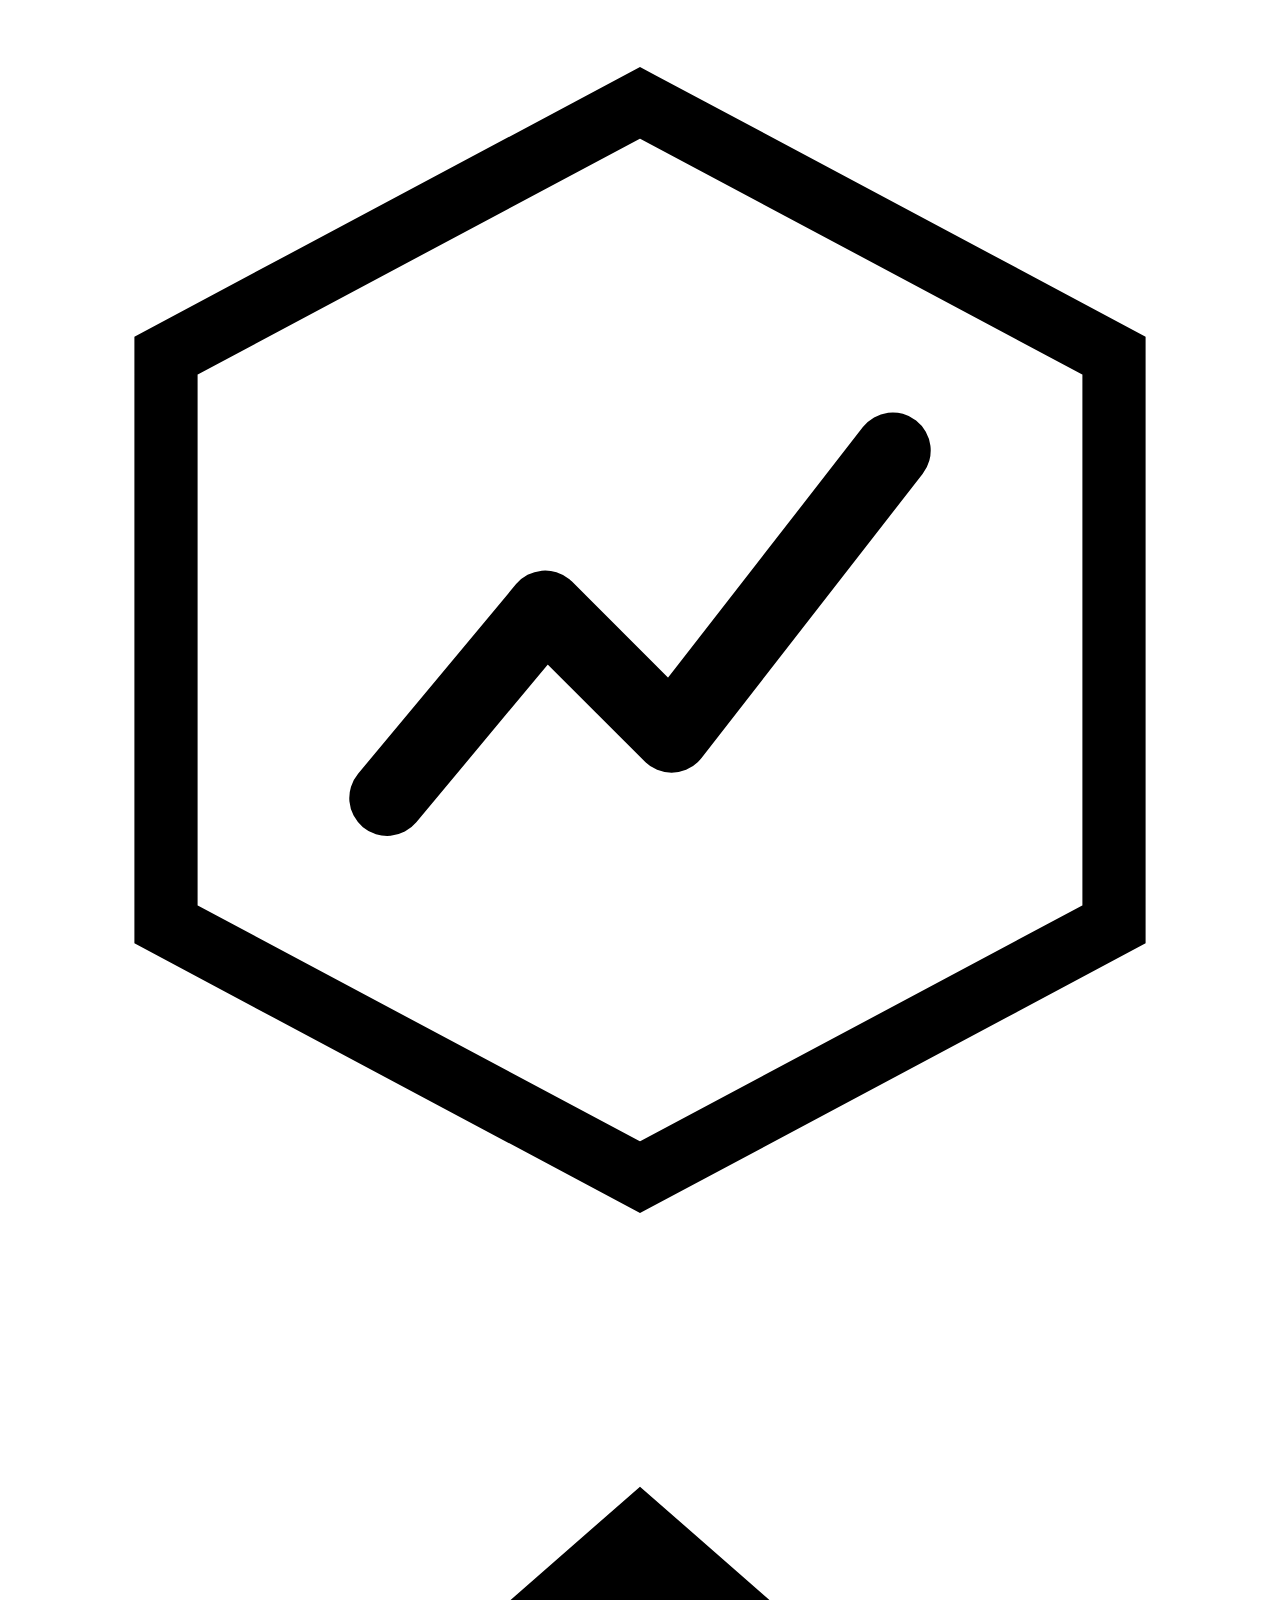
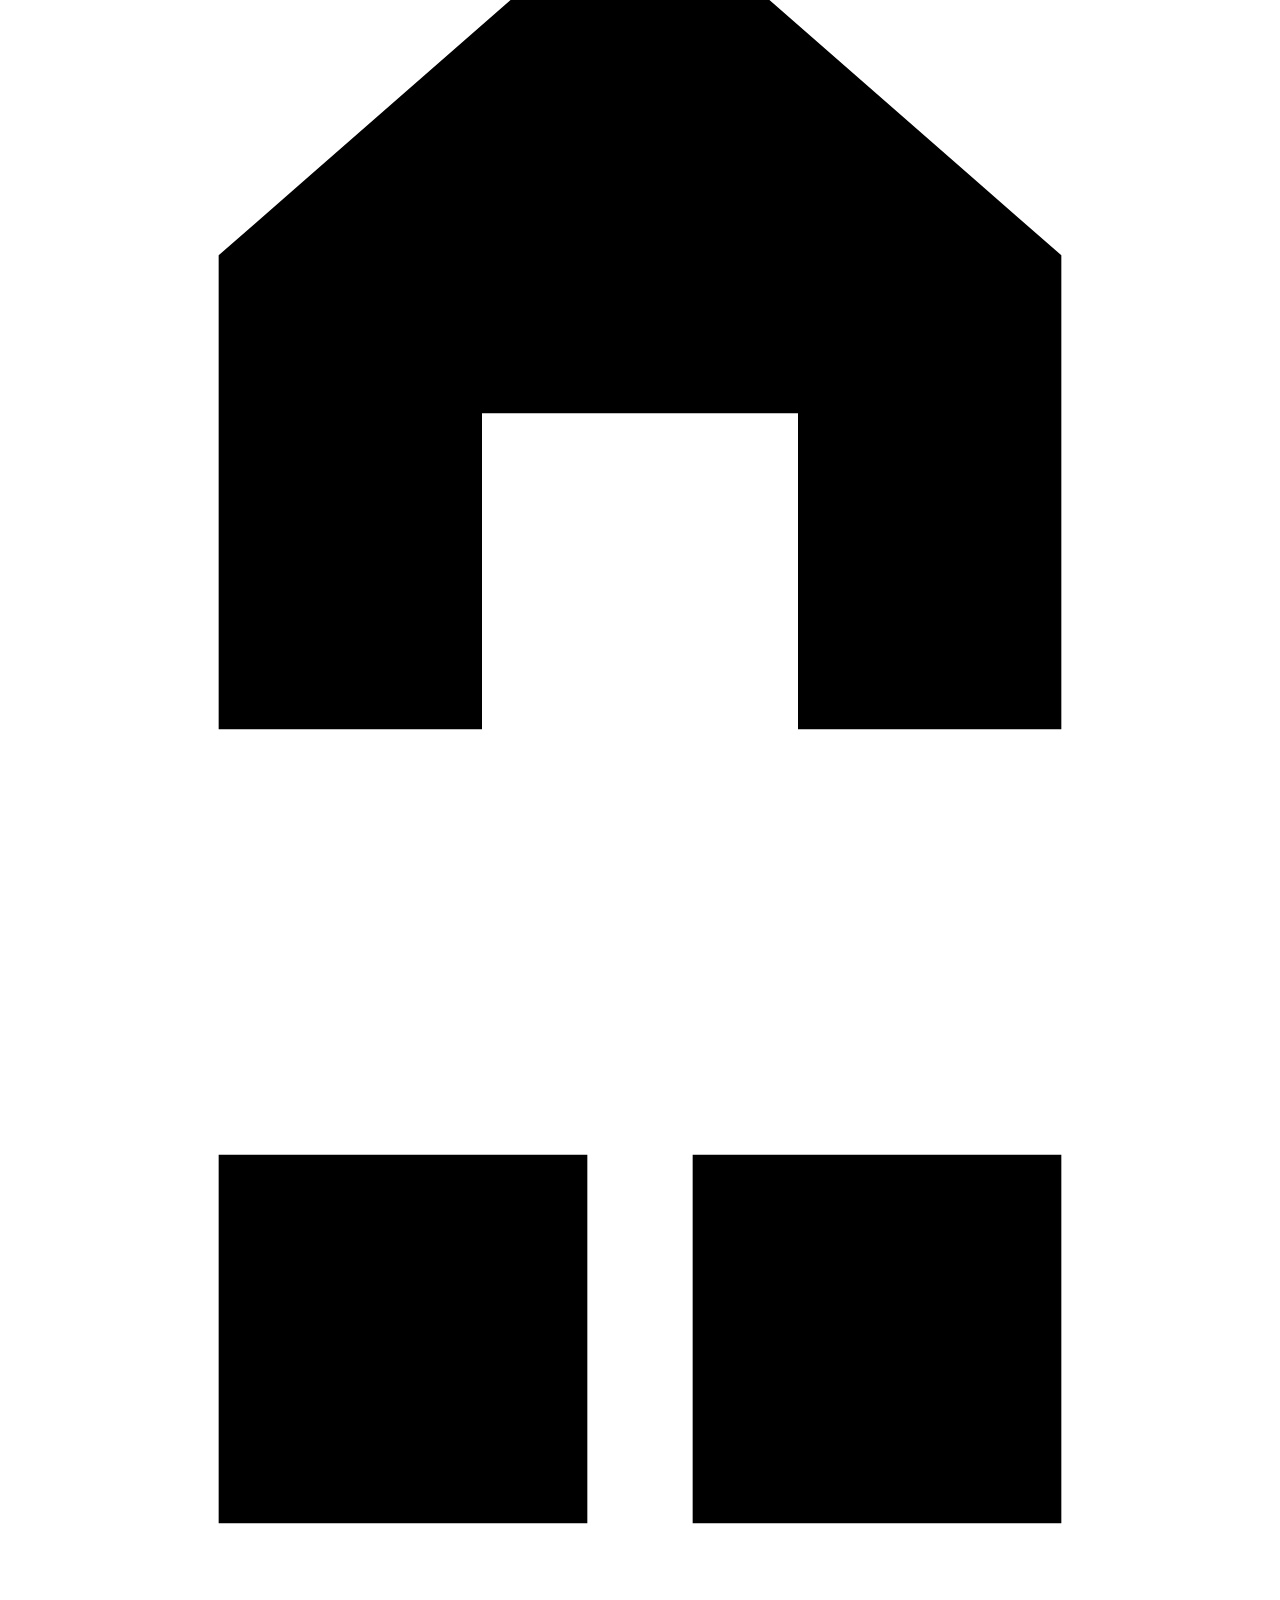
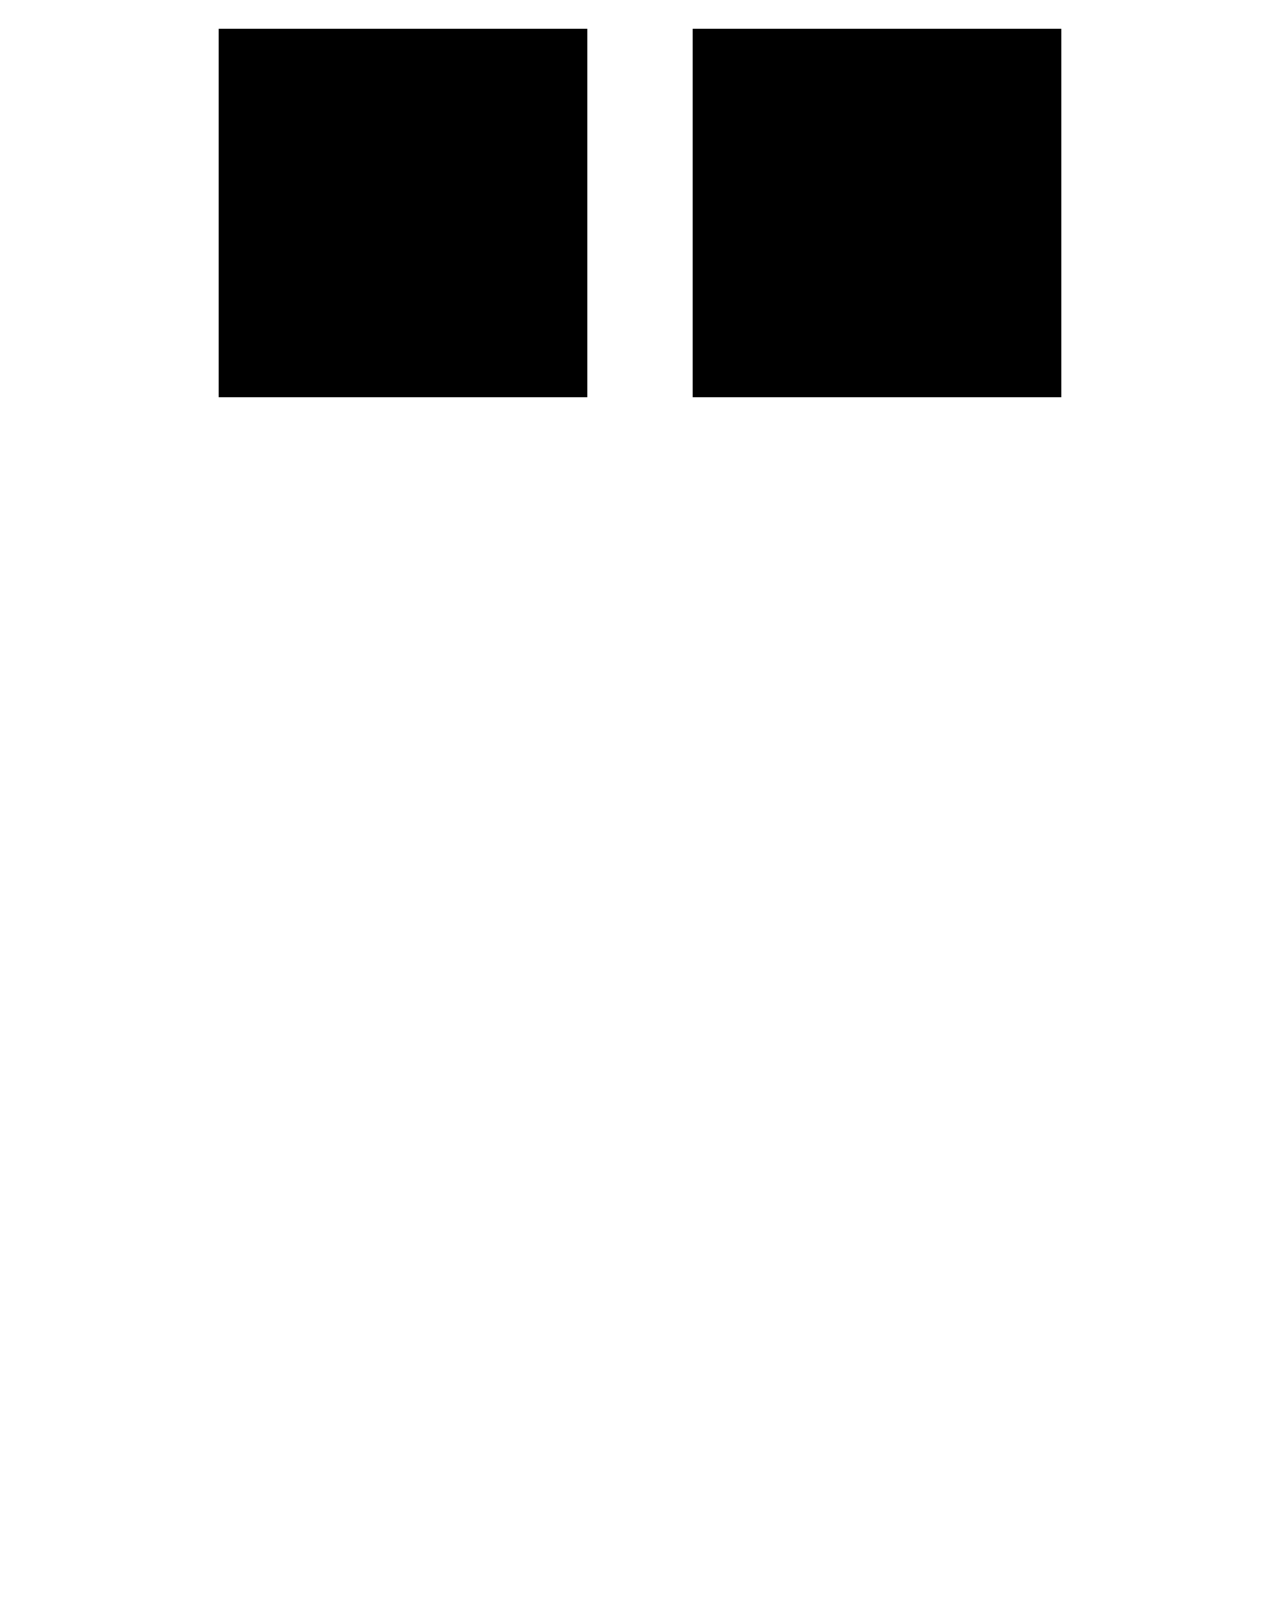
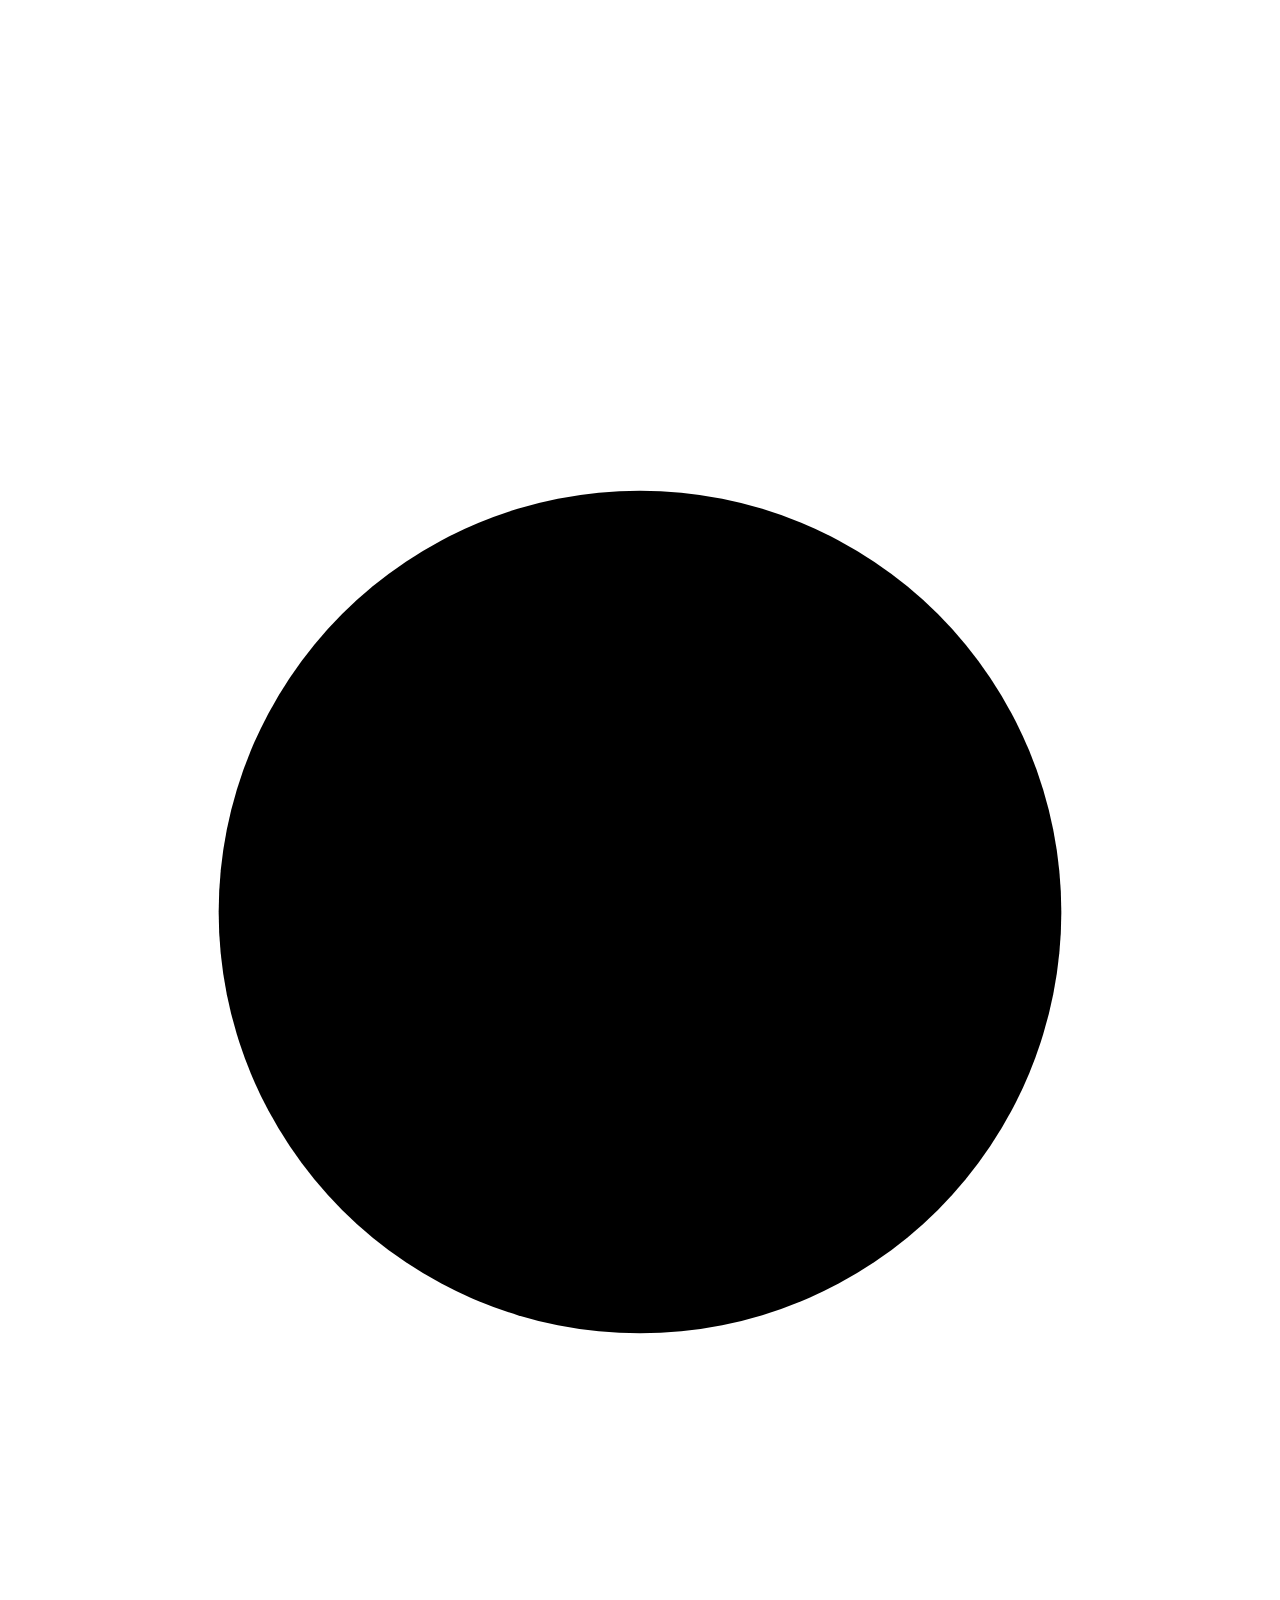
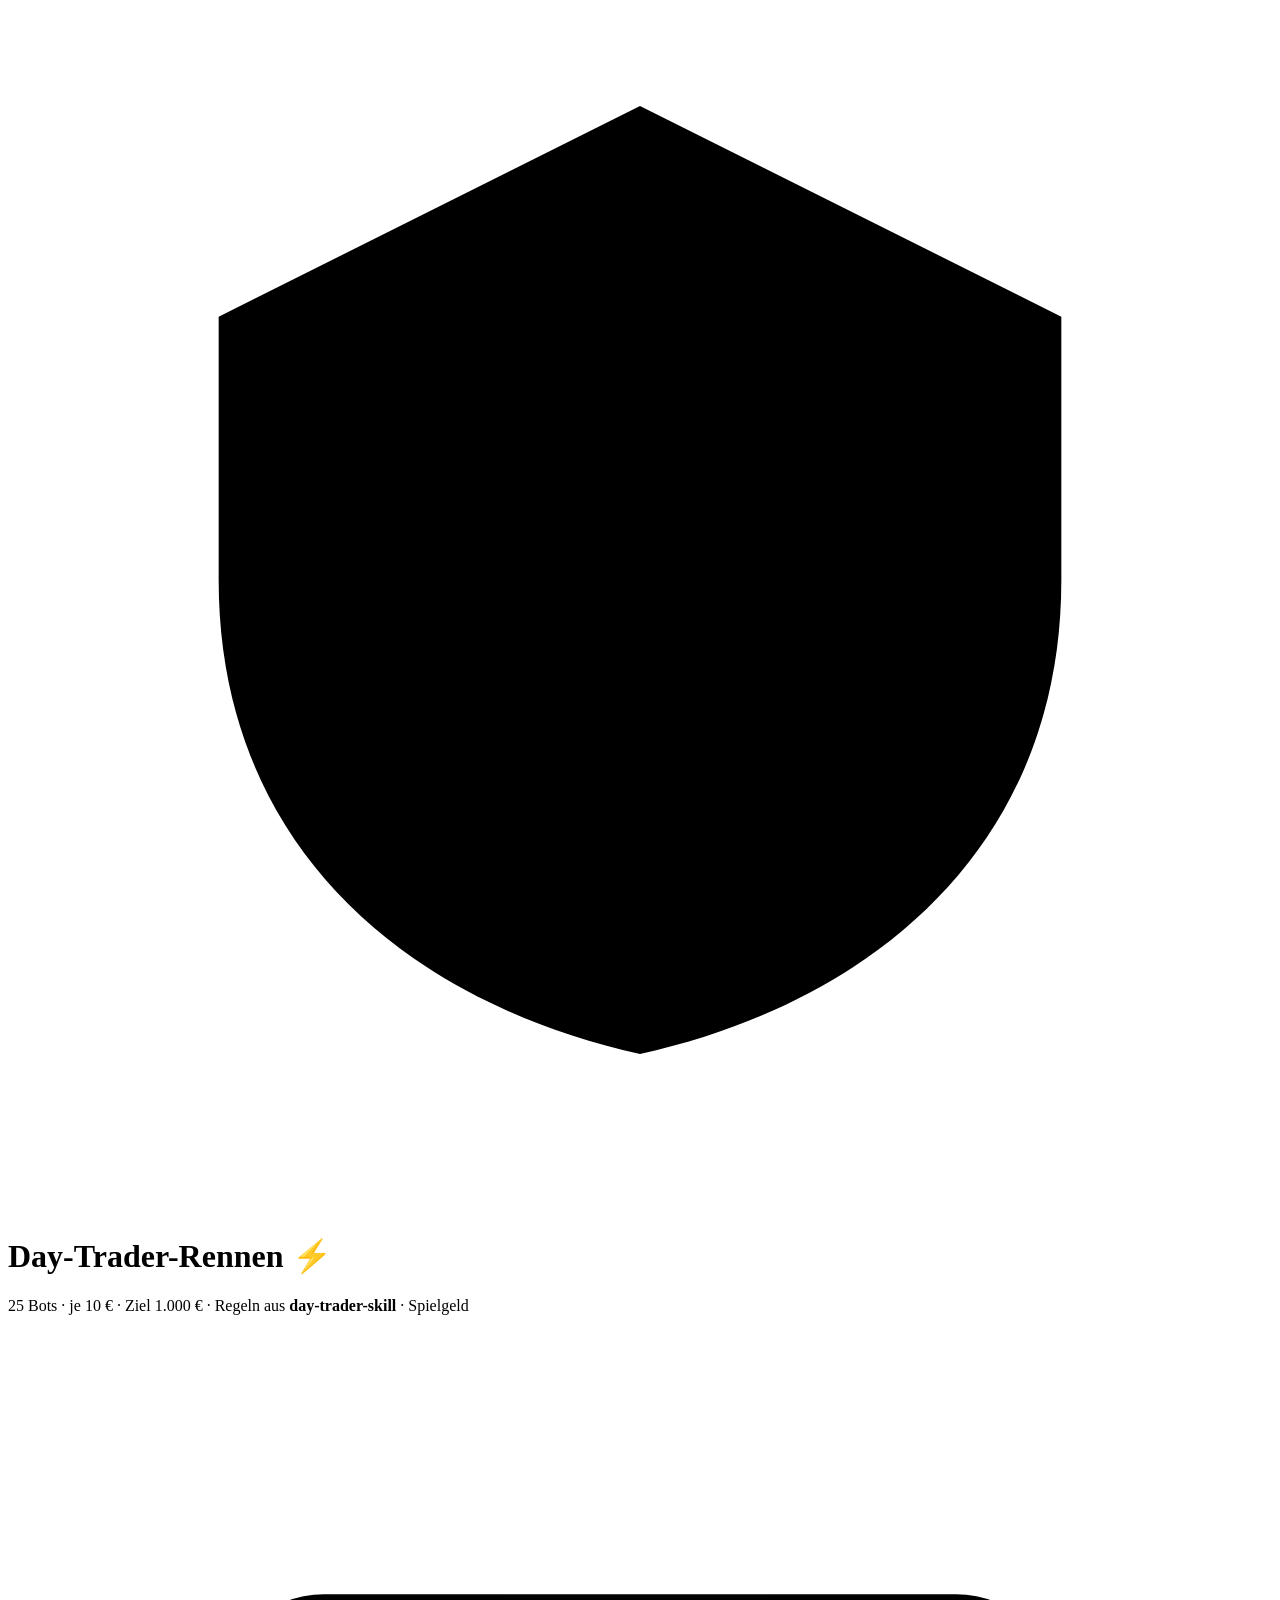
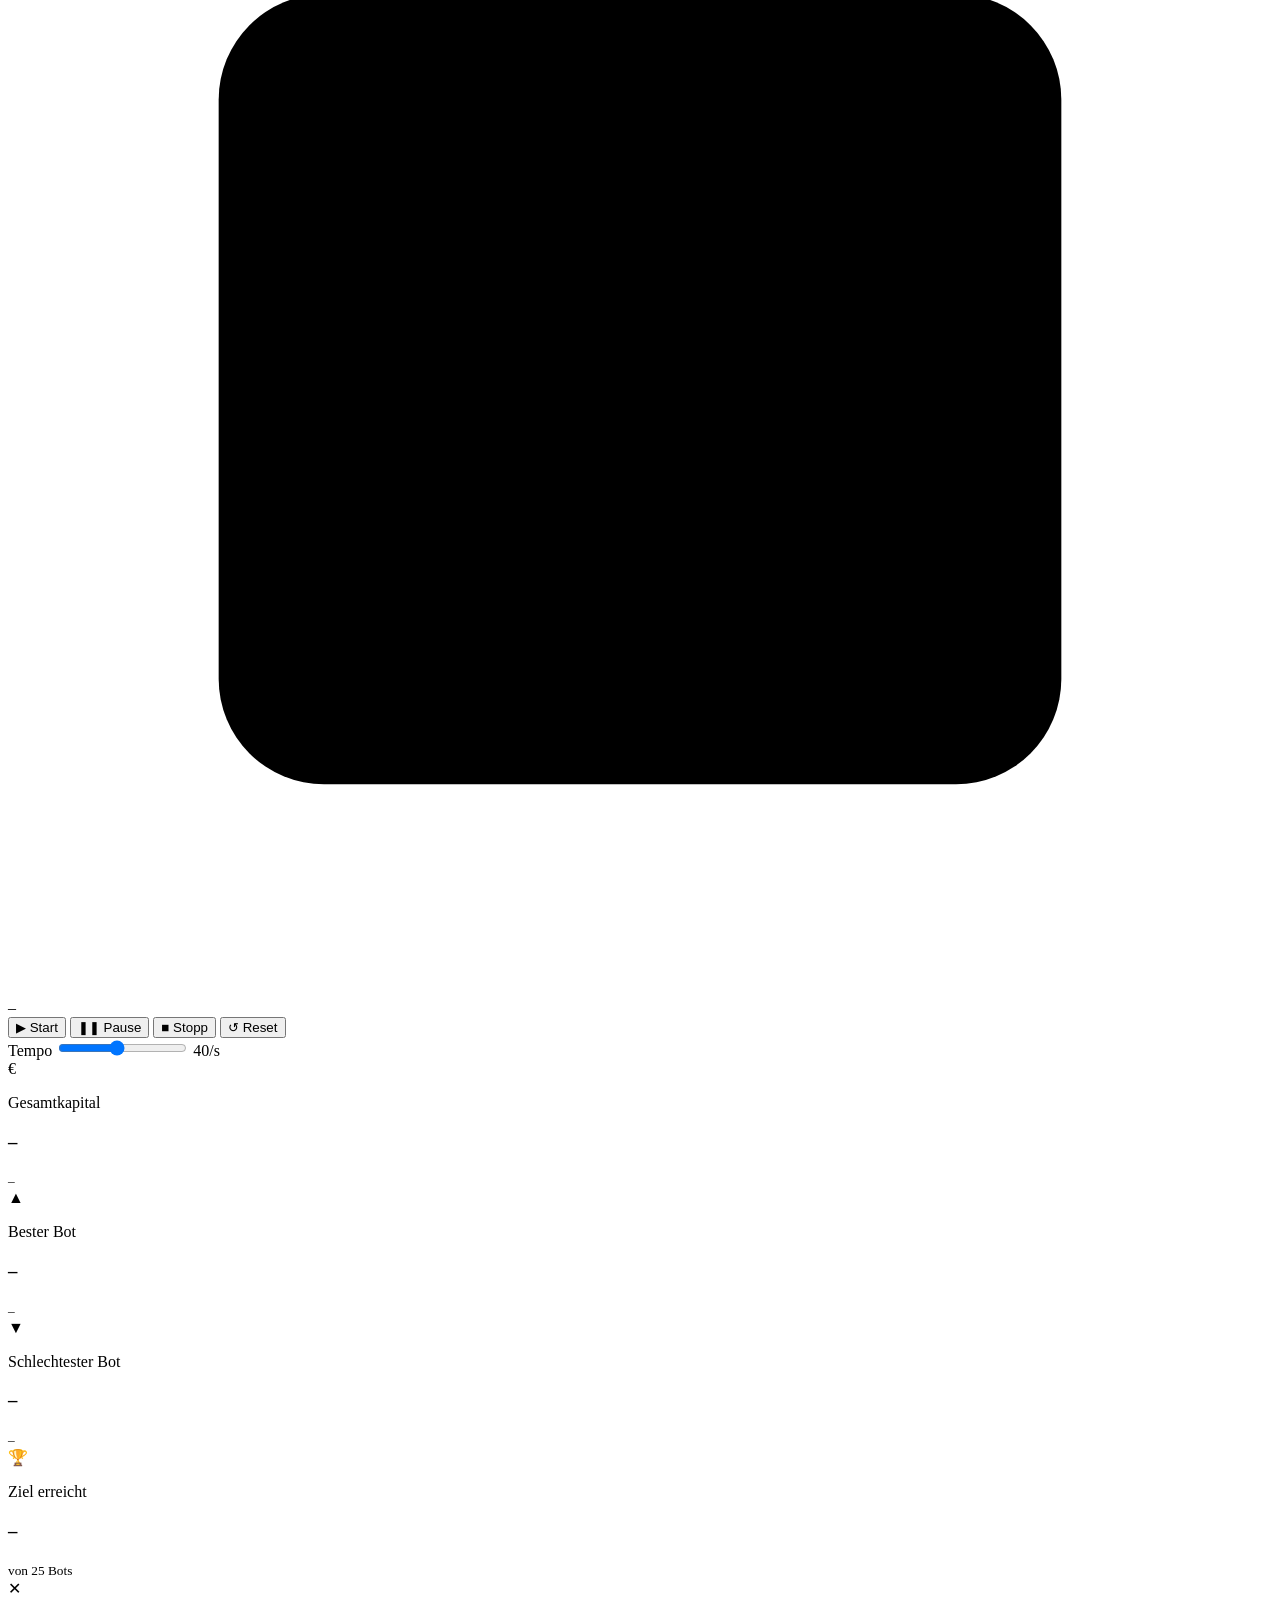
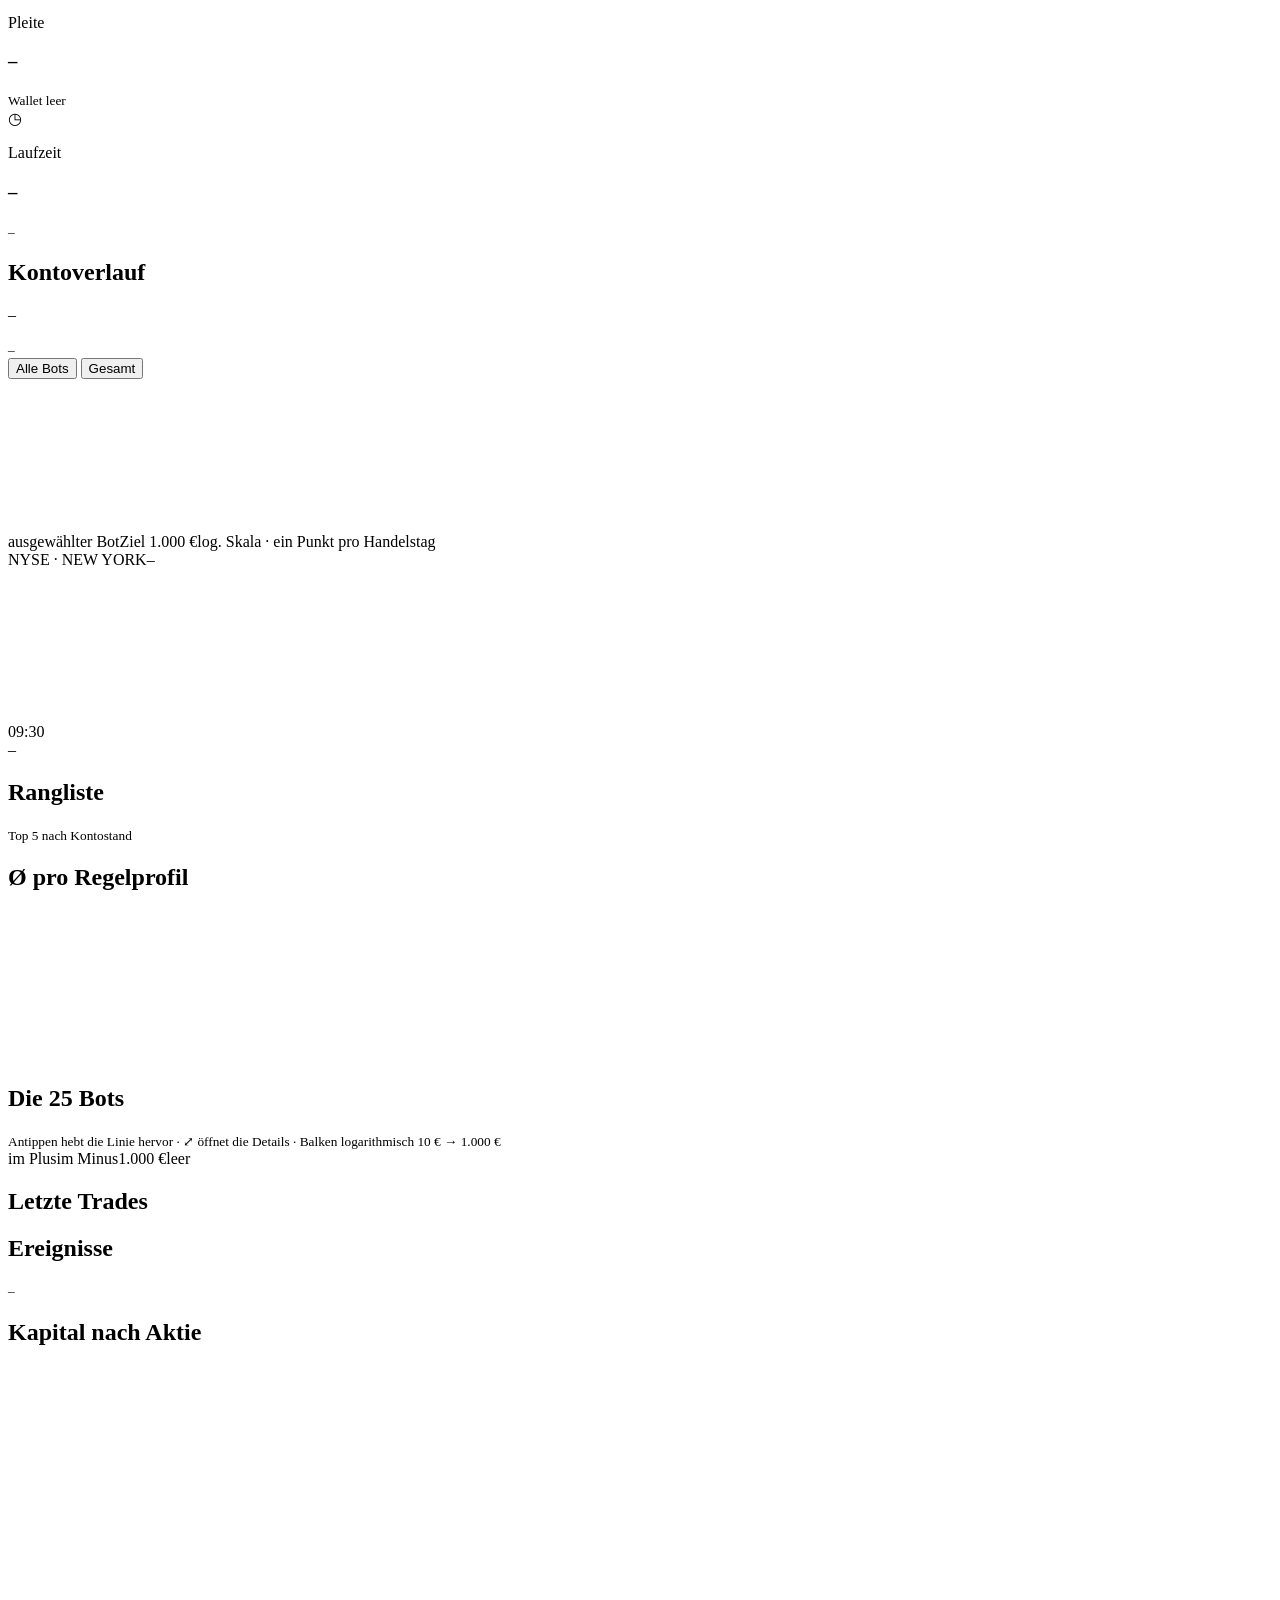
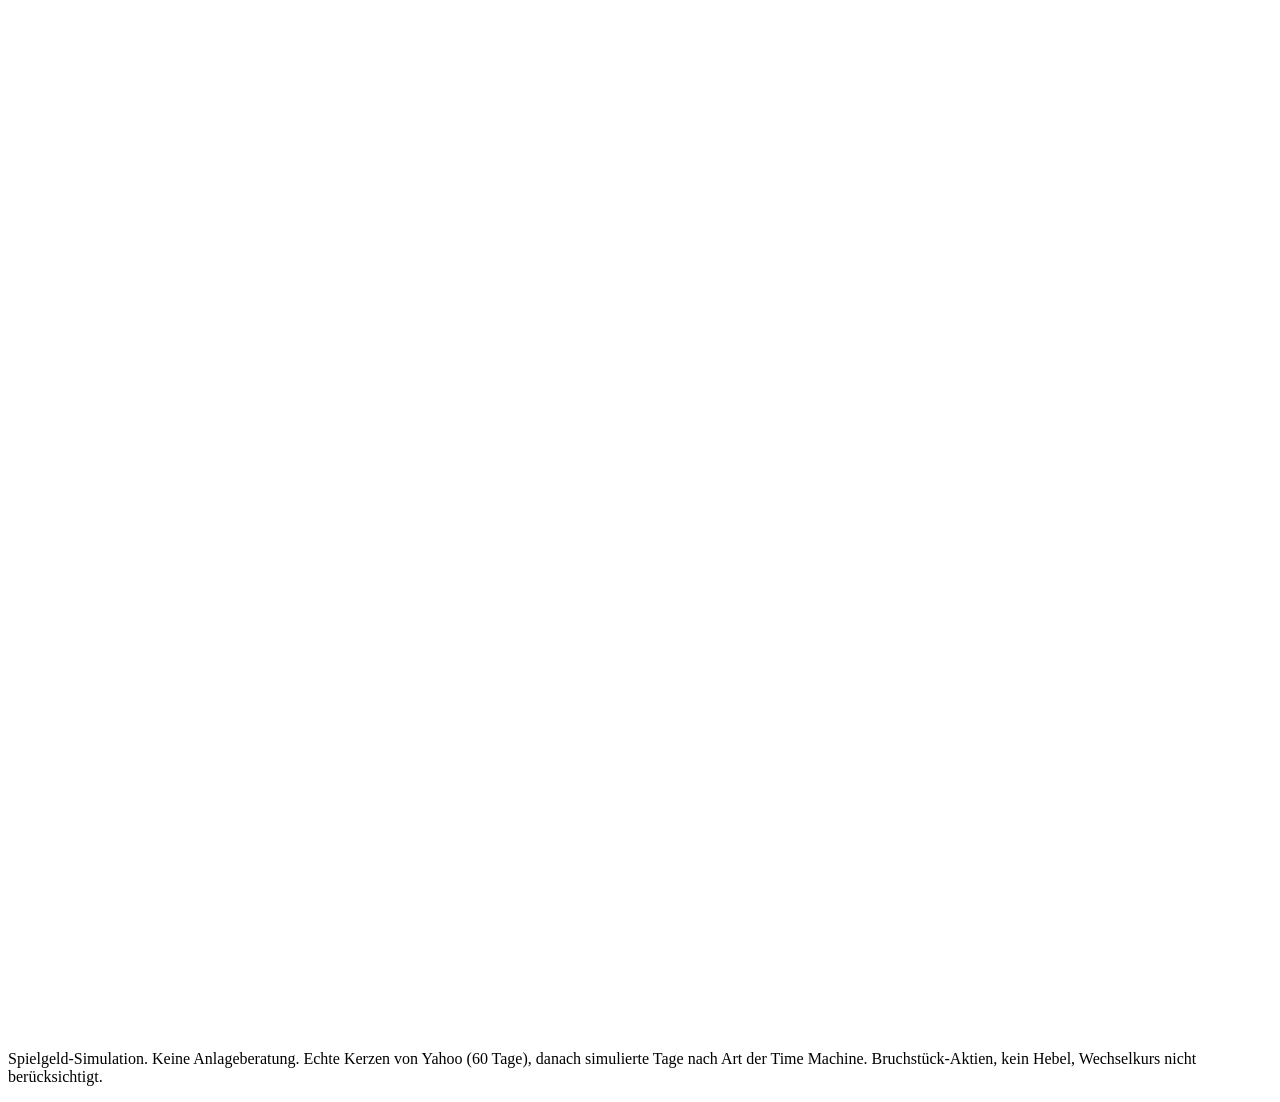
==== dashboard/static/index.html @ 96896716 "Day-Trader-Rennen: Web-Dashboard mit 25 Bots nach day-trader-skill - day-trader-skill (MIT, Commit 3" ====
<!doctype html>
<html lang="de">
<head>
<meta charset="utf-8">
<meta name="viewport" content="width=device-width, initial-scale=1, viewport-fit=cover">
<meta name="theme-color" content="#07070a">
<title>Day-Trader-Rennen</title>
<link rel="stylesheet" href="/static/app.css">
</head>
<body>
<div class="hintergrund" aria-hidden="true"></div>

<aside class="seitenleiste">
  <div class="logo" title="Day-Trader-Rennen">
    <svg viewBox="0 0 40 40" aria-hidden="true"><path d="M20 3 35 11v18L20 37 5 29V11z" fill="none" stroke="currentColor" stroke-width="2"/><path d="M12 25l5-6 4 4 7-9" fill="none" stroke="currentColor" stroke-width="2.4" stroke-linecap="round" stroke-linejoin="round"/></svg>
  </div>
  <nav>
    <a href="#oben" class="aktiv" title="Übersicht"><svg viewBox="0 0 24 24"><path d="M4 11l8-7 8 7v9h-5v-6H9v6H4z"/></svg></a>
    <a href="#bots" title="Bots"><svg viewBox="0 0 24 24"><path d="M4 4h7v7H4zM13 4h7v7h-7zM4 13h7v7H4zM13 13h7v7h-7z"/></svg></a>
    <a href="#trades" title="Trades"><svg viewBox="0 0 24 24"><path d="M5 20V10M10 20V4M15 20v-7M20 20V8"/></svg></a>
    <a href="#markt" title="Markt"><svg viewBox="0 0 24 24"><circle cx="12" cy="12" r="8"/><path d="M4 12h16M12 4c3 3 3 13 0 16M12 4c-3 3-3 13 0 16"/></svg></a>
  </nav>
  <a class="unten" href="https://github.com/Jakeschincariol/day-trader-skill" target="_blank" rel="noopener" title="Regeln: day-trader-skill"><svg viewBox="0 0 24 24"><path d="M12 3l8 4v5c0 5-3.5 8-8 9-4.5-1-8-4-8-9V7z"/></svg></a>
</aside>

<main id="oben">
  <header class="kopf">
    <div>
      <h1>Day-Trader-Rennen <span class="winken">⚡</span></h1>
      <p class="unterzeile">25 Bots · je 10 € · Ziel 1.000 € · Regeln aus <b>day-trader-skill</b> · Spielgeld</p>
    </div>
    <div class="kopf-rechts">
      <div class="pille" id="tag-pille" title="Handelstag">
        <svg viewBox="0 0 24 24"><rect x="4" y="5" width="16" height="15" rx="2"/><path d="M4 10h16M9 3v4M15 3v4"/></svg>
        <span id="tag-text">–</span>
      </div>
      <div class="steuerung">
        <button class="knopf gold" data-aktion="start" title="Alle starten">▶<span> Start</span></button>
        <button class="knopf" data-aktion="pause" title="Alle pausieren">❚❚<span> Pause</span></button>
        <button class="knopf" data-aktion="stop" title="Alle stoppen">■<span> Stopp</span></button>
        <button class="knopf" data-aktion="reset" title="Alle auf 10 € zurücksetzen">↺<span> Reset</span></button>
      </div>
      <label class="tempo" title="Geschwindigkeit: Kerzen pro Sekunde">
        <span>Tempo</span>
        <input type="range" id="tempo" min="0" max="100" value="45">
        <output id="tempo-wert">40/s</output>
      </label>
    </div>
  </header>

  <section class="kpis">
    <article class="kpi"><div class="kpi-icon">€</div><div><p>Gesamtkapital</p><h3 id="k-gesamt">–</h3><small id="k-gesamt-d">–</small></div></article>
    <article class="kpi"><div class="kpi-icon">▲</div><div><p>Bester Bot</p><h3 id="k-bester">–</h3><small id="k-bester-d">–</small></div></article>
    <article class="kpi"><div class="kpi-icon">▼</div><div><p>Schlechtester Bot</p><h3 id="k-schlecht">–</h3><small id="k-schlecht-d">–</small></div></article>
    <article class="kpi"><div class="kpi-icon">🏆</div><div><p>Ziel erreicht</p><h3 id="k-ziel">–</h3><small>von 25 Bots</small></div></article>
    <article class="kpi"><div class="kpi-icon">✕</div><div><p>Pleite</p><h3 id="k-pleite">–</h3><small>Wallet leer</small></div></article>
    <article class="kpi"><div class="kpi-icon">◷</div><div><p>Laufzeit</p><h3 id="k-zeit">–</h3><small id="k-offen">–</small></div></article>
  </section>

  <section class="reihe2">
    <article class="karte verlauf">
      <div class="karten-kopf">
        <div><h2>Kontoverlauf</h2><p class="gross" id="v-wert">–</p><small id="v-sub">–</small></div>
        <div class="tabs" id="v-tabs">
          <button data-ansicht="alle" class="an">Alle Bots</button>
          <button data-ansicht="gesamt">Gesamt</button>
        </div>
      </div>
      <svg id="chart-verlauf" class="chart" preserveAspectRatio="none"></svg>
      <div class="legende"><span><i class="punkt gold"></i>ausgewählter Bot</span><span><i class="strich"></i>Ziel 1.000 €</span><span>log. Skala · ein Punkt pro Handelstag</span></div>
    </article>

    <article class="karte hud" id="markt">
      <i class="ecke lo"></i><i class="ecke ro"></i><i class="ecke lu"></i><i class="ecke ru"></i>
      <div class="hud-kopf"><span>NYSE · NEW YORK</span><span id="hud-quelle">–</span></div>
      <canvas id="globus" aria-label="Weltkugel mit New York Stock Exchange"></canvas>
      <div class="hud-uhr"><div id="hud-zeit">09:30</div><div id="hud-tag">–</div></div>
      <div class="hud-fuss" id="hud-fuss"></div>
    </article>

    <article class="karte rangliste">
      <div class="karten-kopf"><h2>Rangliste</h2><small>Top 5 nach Kontostand</small></div>
      <ol id="rangliste"></ol>
      <div class="karten-kopf klein"><h2>Ø pro Regelprofil</h2></div>
      <svg id="chart-profile" class="chart klein" preserveAspectRatio="none"></svg>
    </article>
  </section>

  <section class="karte bots" id="bots">
    <div class="karten-kopf">
      <div><h2>Die 25 Bots</h2><small>Antippen hebt die Linie hervor · ⤢ öffnet die Details · Balken logarithmisch 10 € → 1.000 €</small></div>
      <div class="farblegende"><span class="plus">im Plus</span><span class="minus">im Minus</span><span class="ziel">1.000 €</span><span class="leer">leer</span></div>
    </div>
    <div class="raster" id="raster"></div>
  </section>

  <section class="reihe4" id="trades">
    <article class="karte trades">
      <div class="karten-kopf"><h2>Letzte Trades</h2></div>
      <ul id="trade-liste"></ul>
    </article>
    <article class="karte log hud-rahmen">
      <i class="ecke lo"></i><i class="ecke ro"></i><i class="ecke lu"></i><i class="ecke ru"></i>
      <div class="karten-kopf"><h2>Ereignisse</h2><small id="log-zahl">–</small></div>
      <div id="log"></div>
    </article>
    <article class="karte donut-karte">
      <div class="karten-kopf"><h2>Kapital nach Aktie</h2></div>
      <div class="donut-wrap"><svg id="chart-donut" viewBox="0 0 200 200"></svg><ul id="donut-legende"></ul></div>
    </article>
  </section>

  <footer class="laufband">
    <div id="laufband"></div>
    <p>Spielgeld-Simulation. Keine Anlageberatung. Echte Kerzen von Yahoo (60 Tage), danach simulierte Tage nach Art der Time Machine. Bruchstück-Aktien, kein Hebel, Wechselkurs nicht berücksichtigt.</p>
  </footer>
</main>

<dialog id="detail">
  <div class="detail-kopf">
    <div><h2 id="d-titel">Bot</h2><p id="d-sub">–</p></div>
    <div class="detail-knoepfe"><button class="knopf gold" id="d-umschalten">❚❚ Pause</button><button class="knopf" id="d-zu" aria-label="Schließen">✕</button></div>
  </div>
  <div class="detail-zahlen" id="d-zahlen"></div>
  <div class="detail-charts">
    <div><h3 id="d-kerzen-titel">Heute</h3><svg id="d-kerzen" class="chart" preserveAspectRatio="none"></svg></div>
    <div><h3>Kontostand</h3><svg id="d-konto" class="chart" preserveAspectRatio="none"></svg></div>
  </div>
  <h3>Trade-Historie</h3>
  <div class="tabelle-wrap"><table><thead><tr><th>Tag</th><th>Zeit</th><th>Aktie</th><th>Menge</th><th>Einstieg</th><th>Ausstieg</th><th>Grund</th><th>R</th><th>Ergebnis</th></tr></thead><tbody id="d-trades"></tbody></table></div>
</dialog>

<div id="toast" role="status"></div>
<script src="/static/app.js"></script>
</body>
</html>
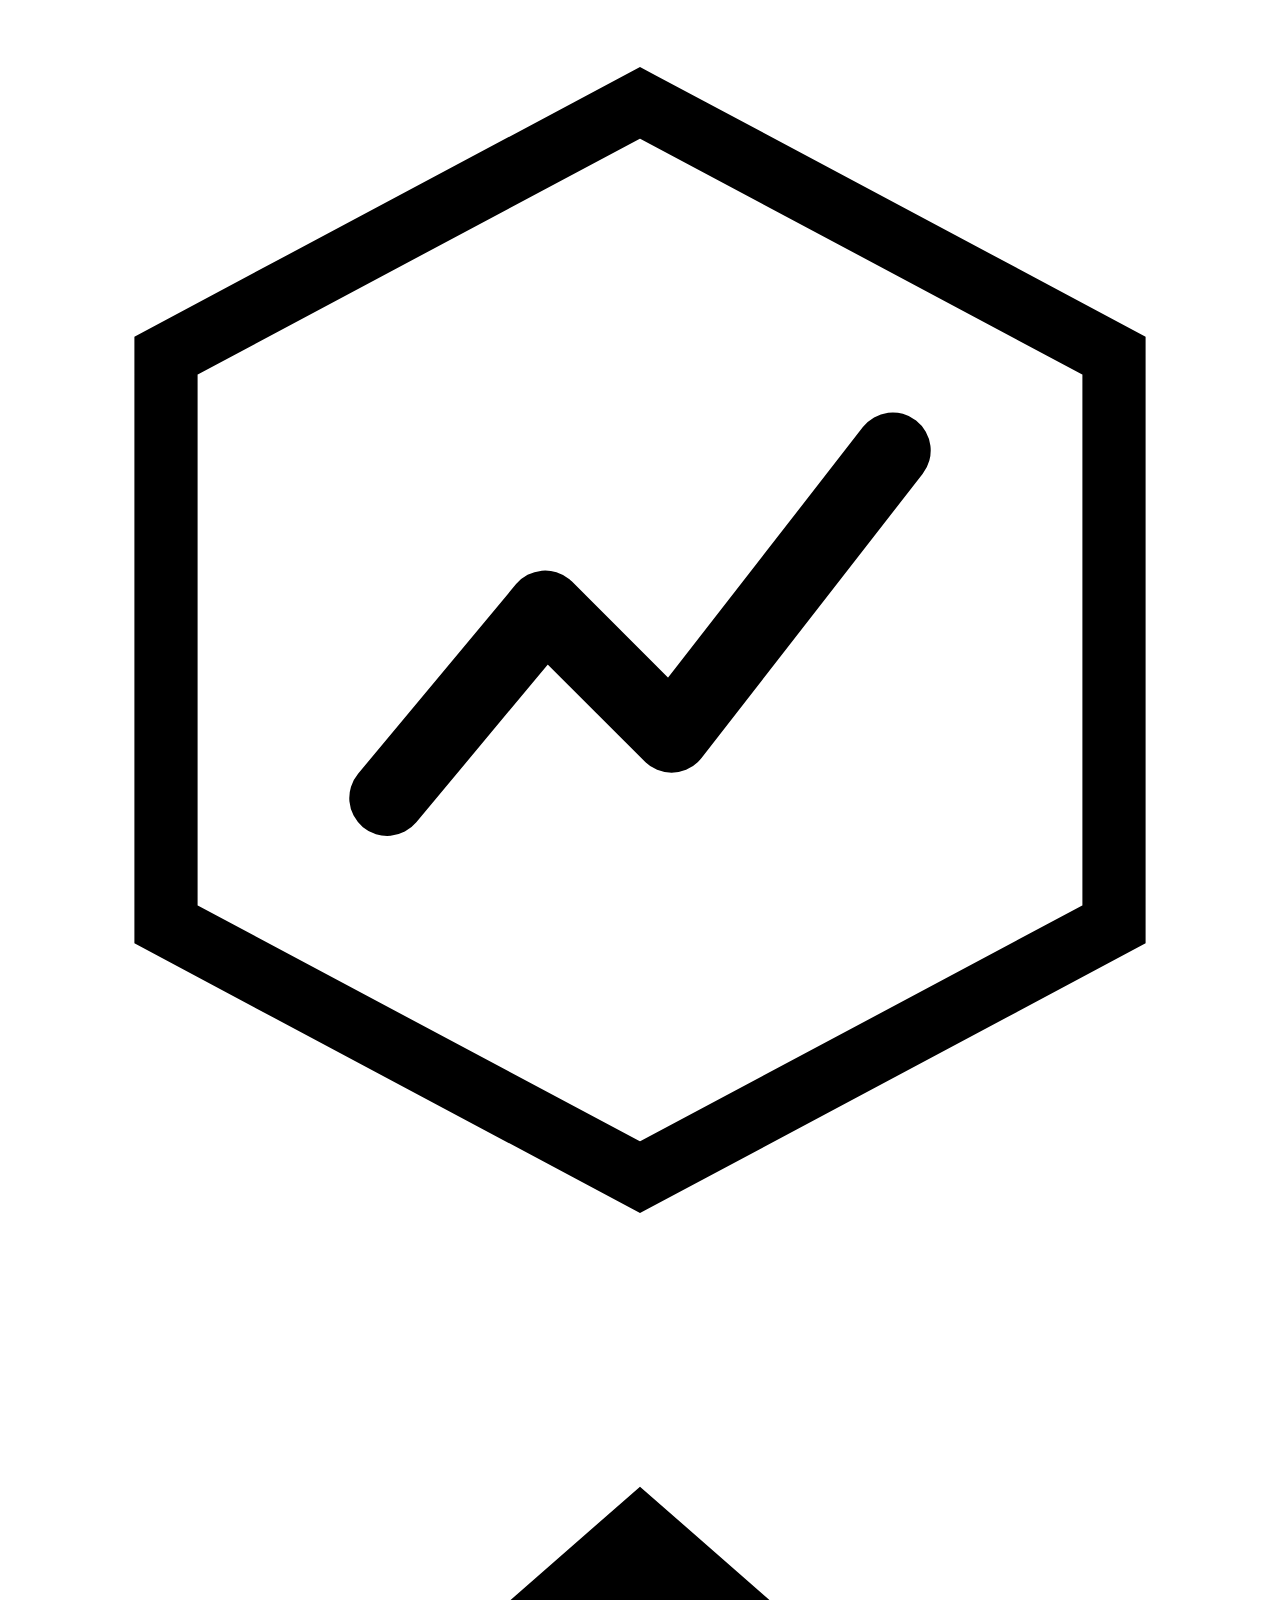
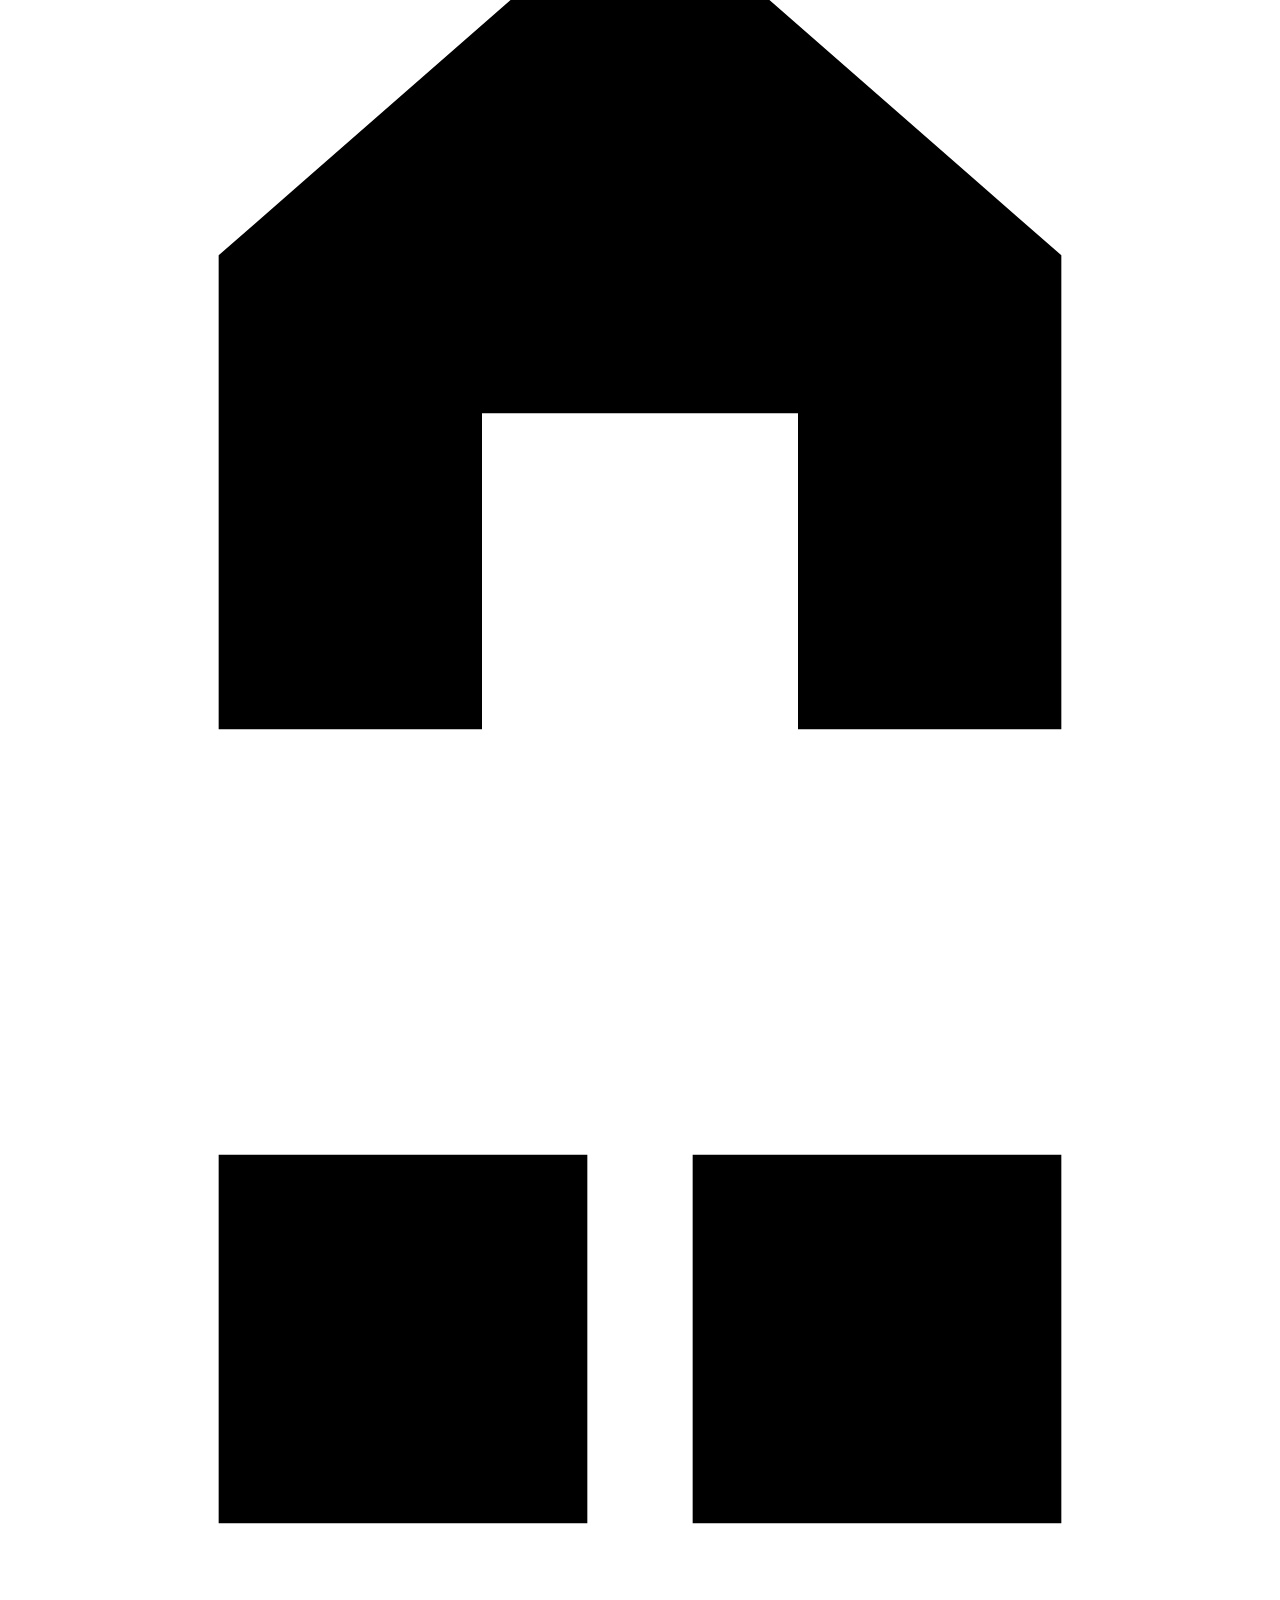
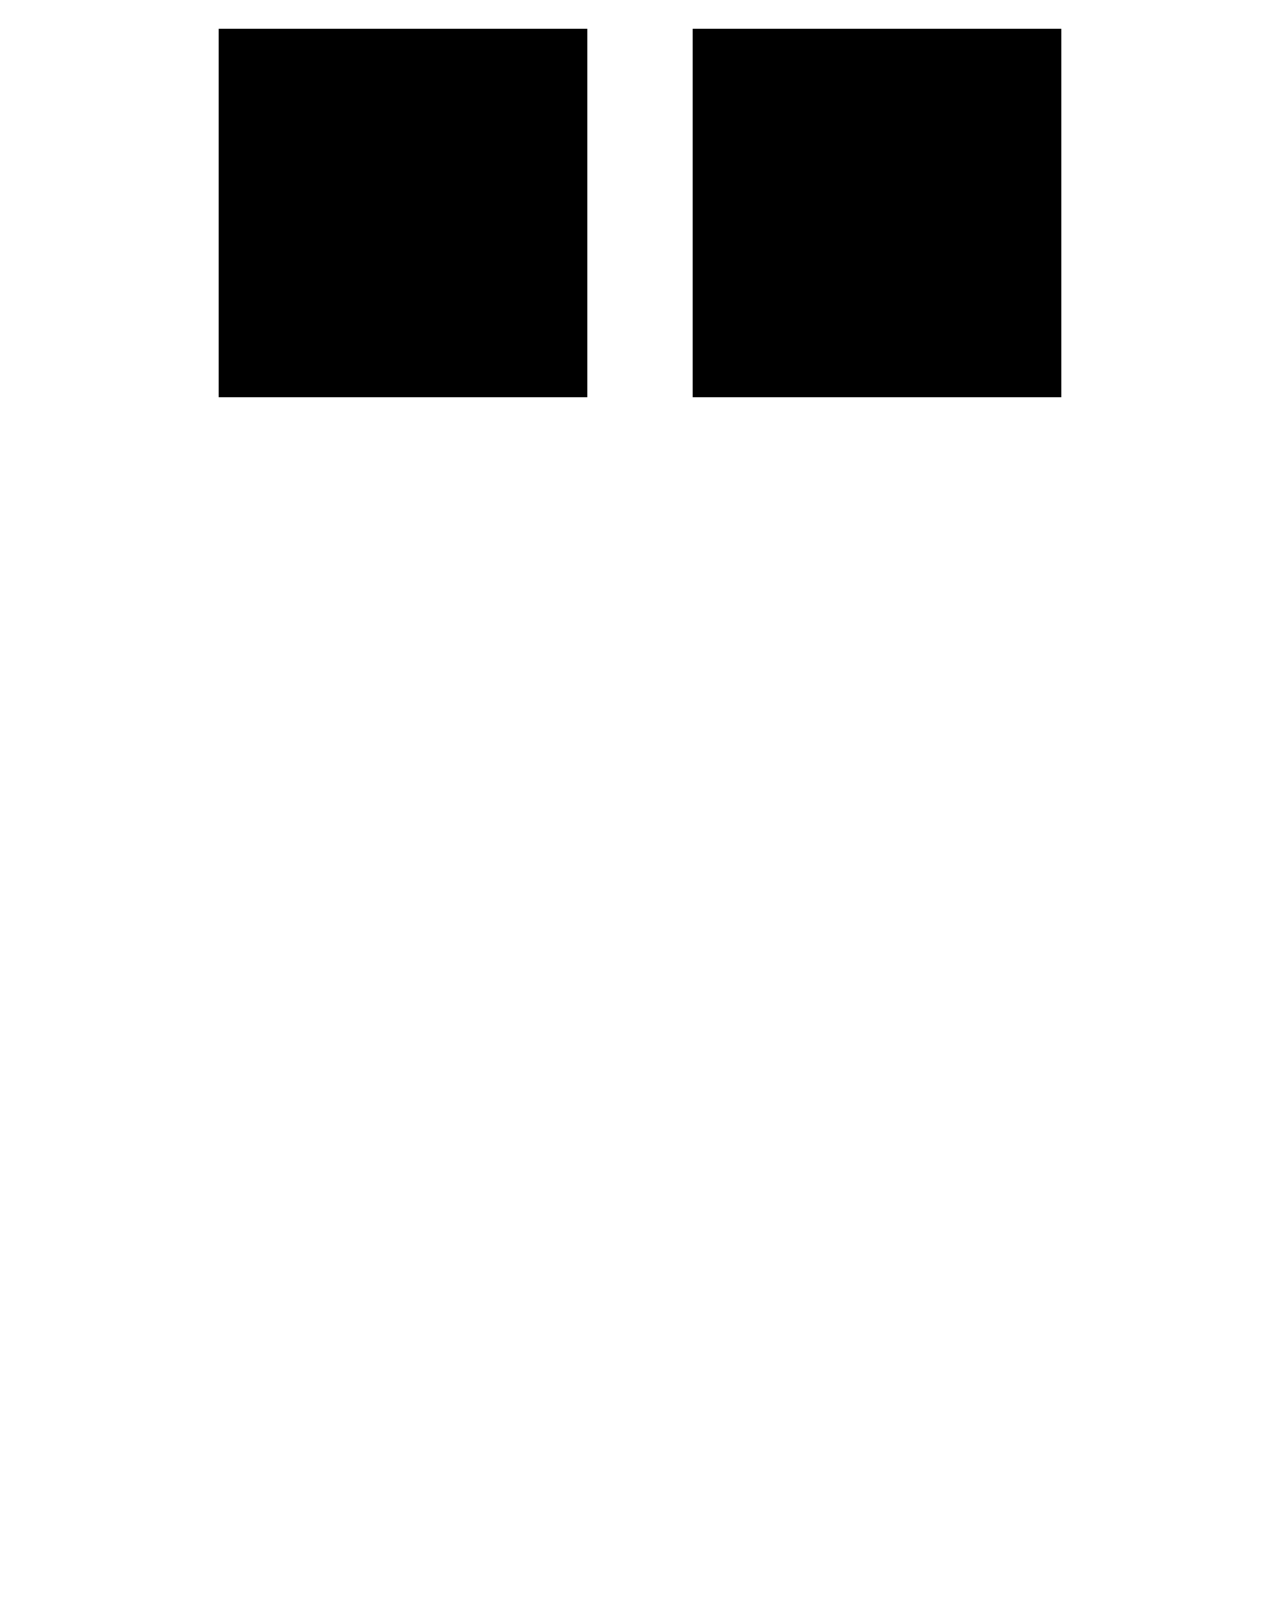
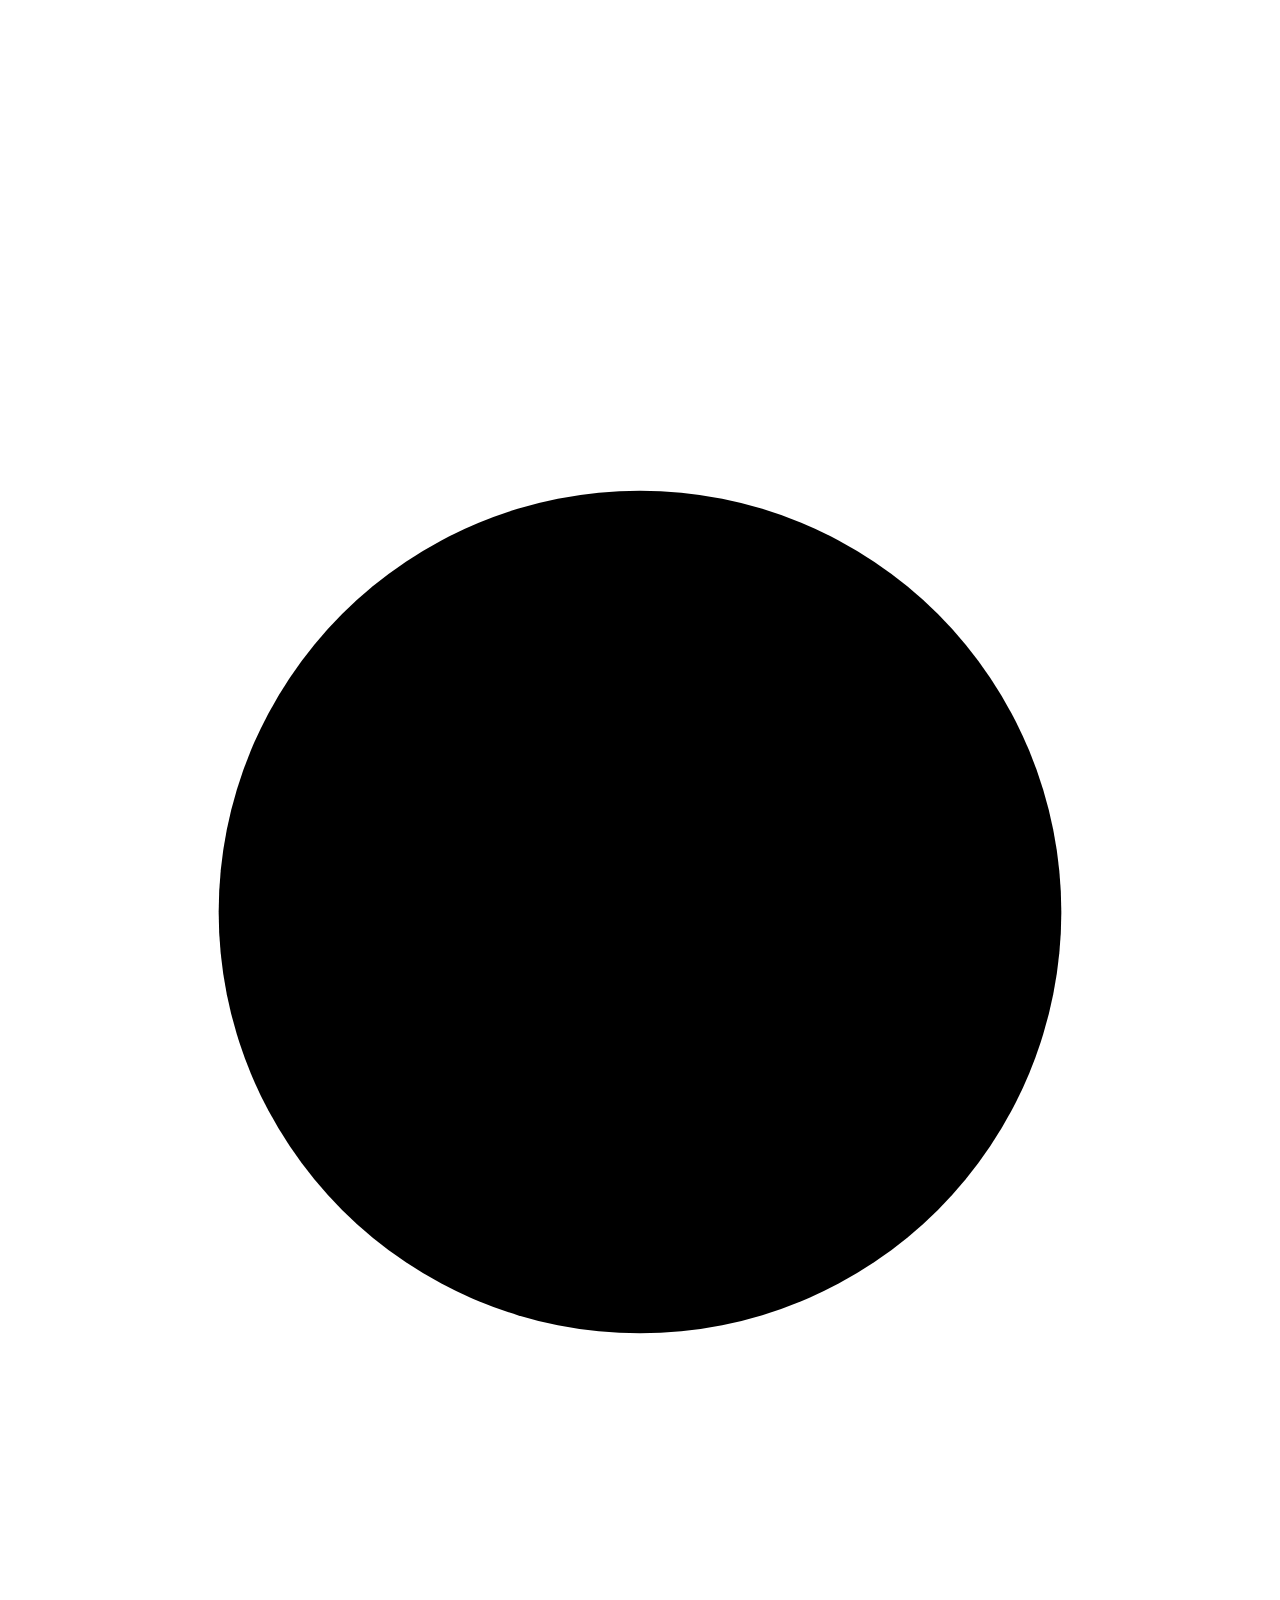
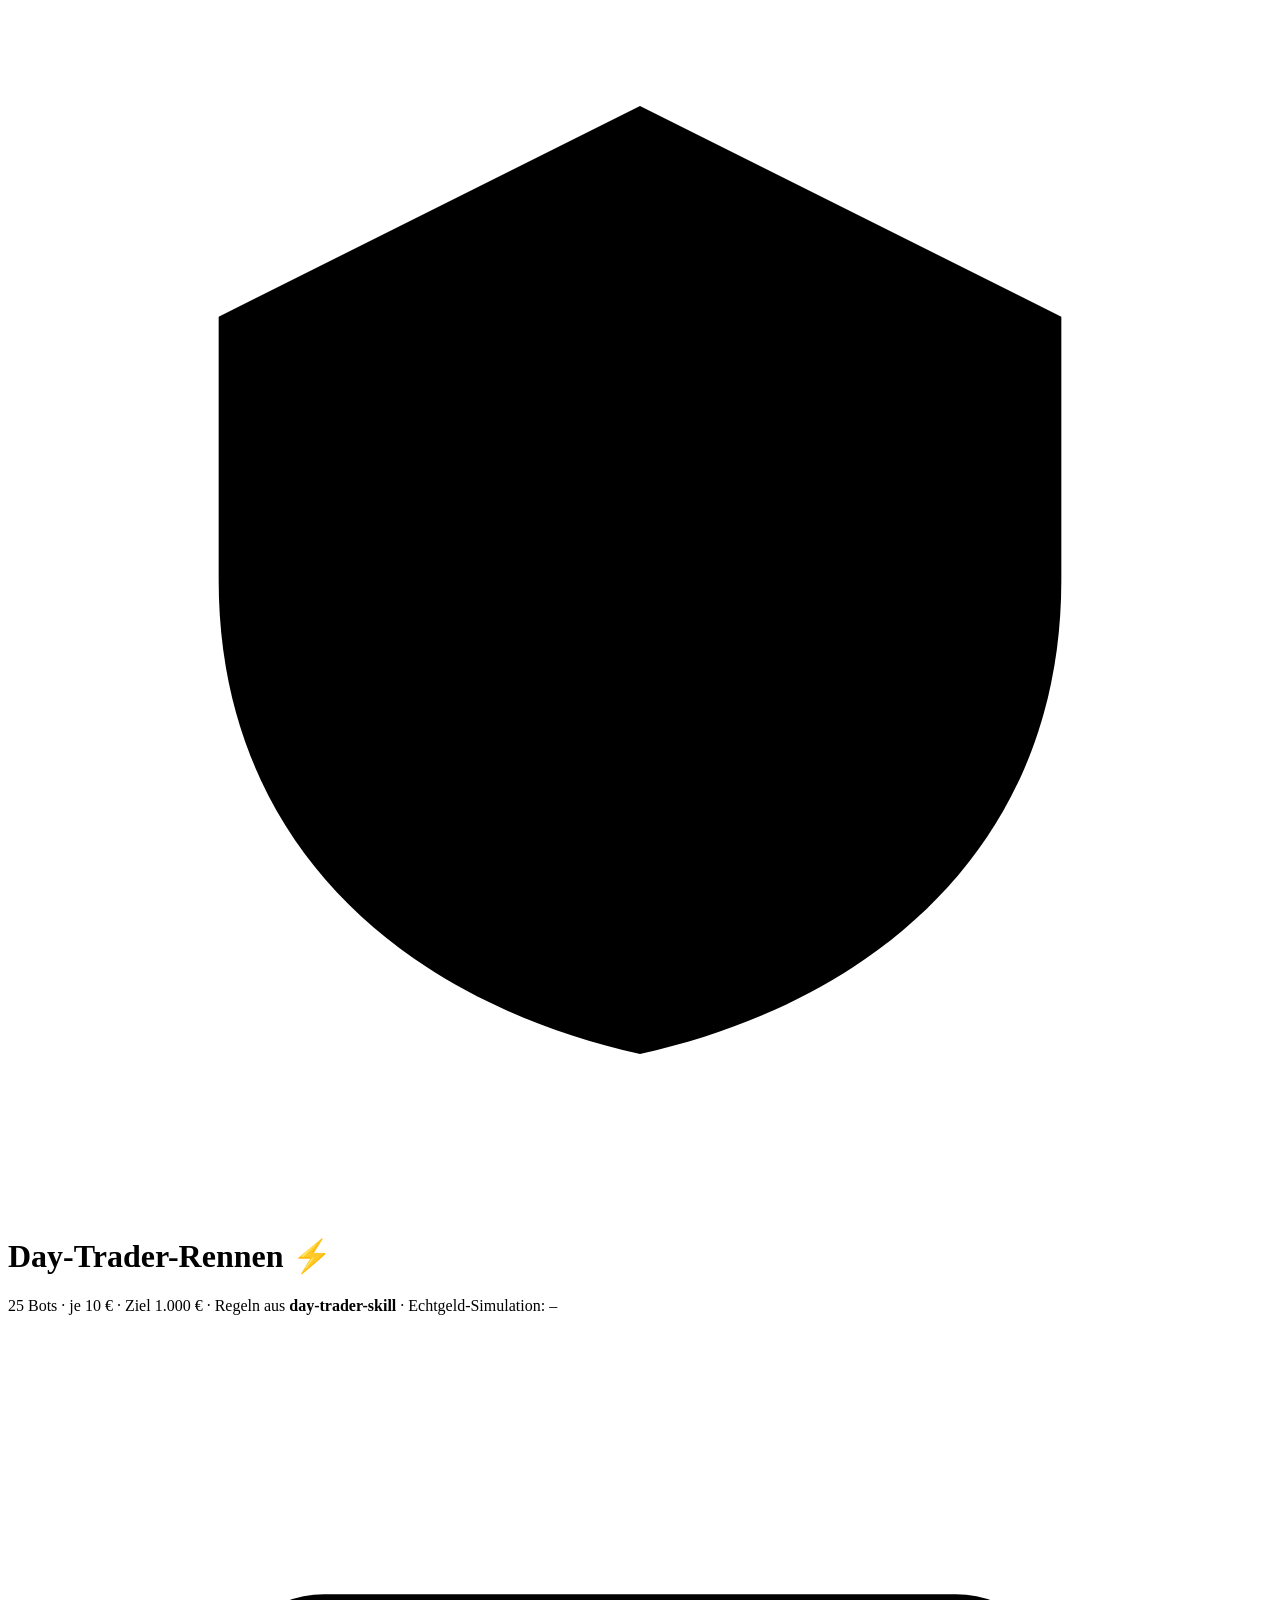
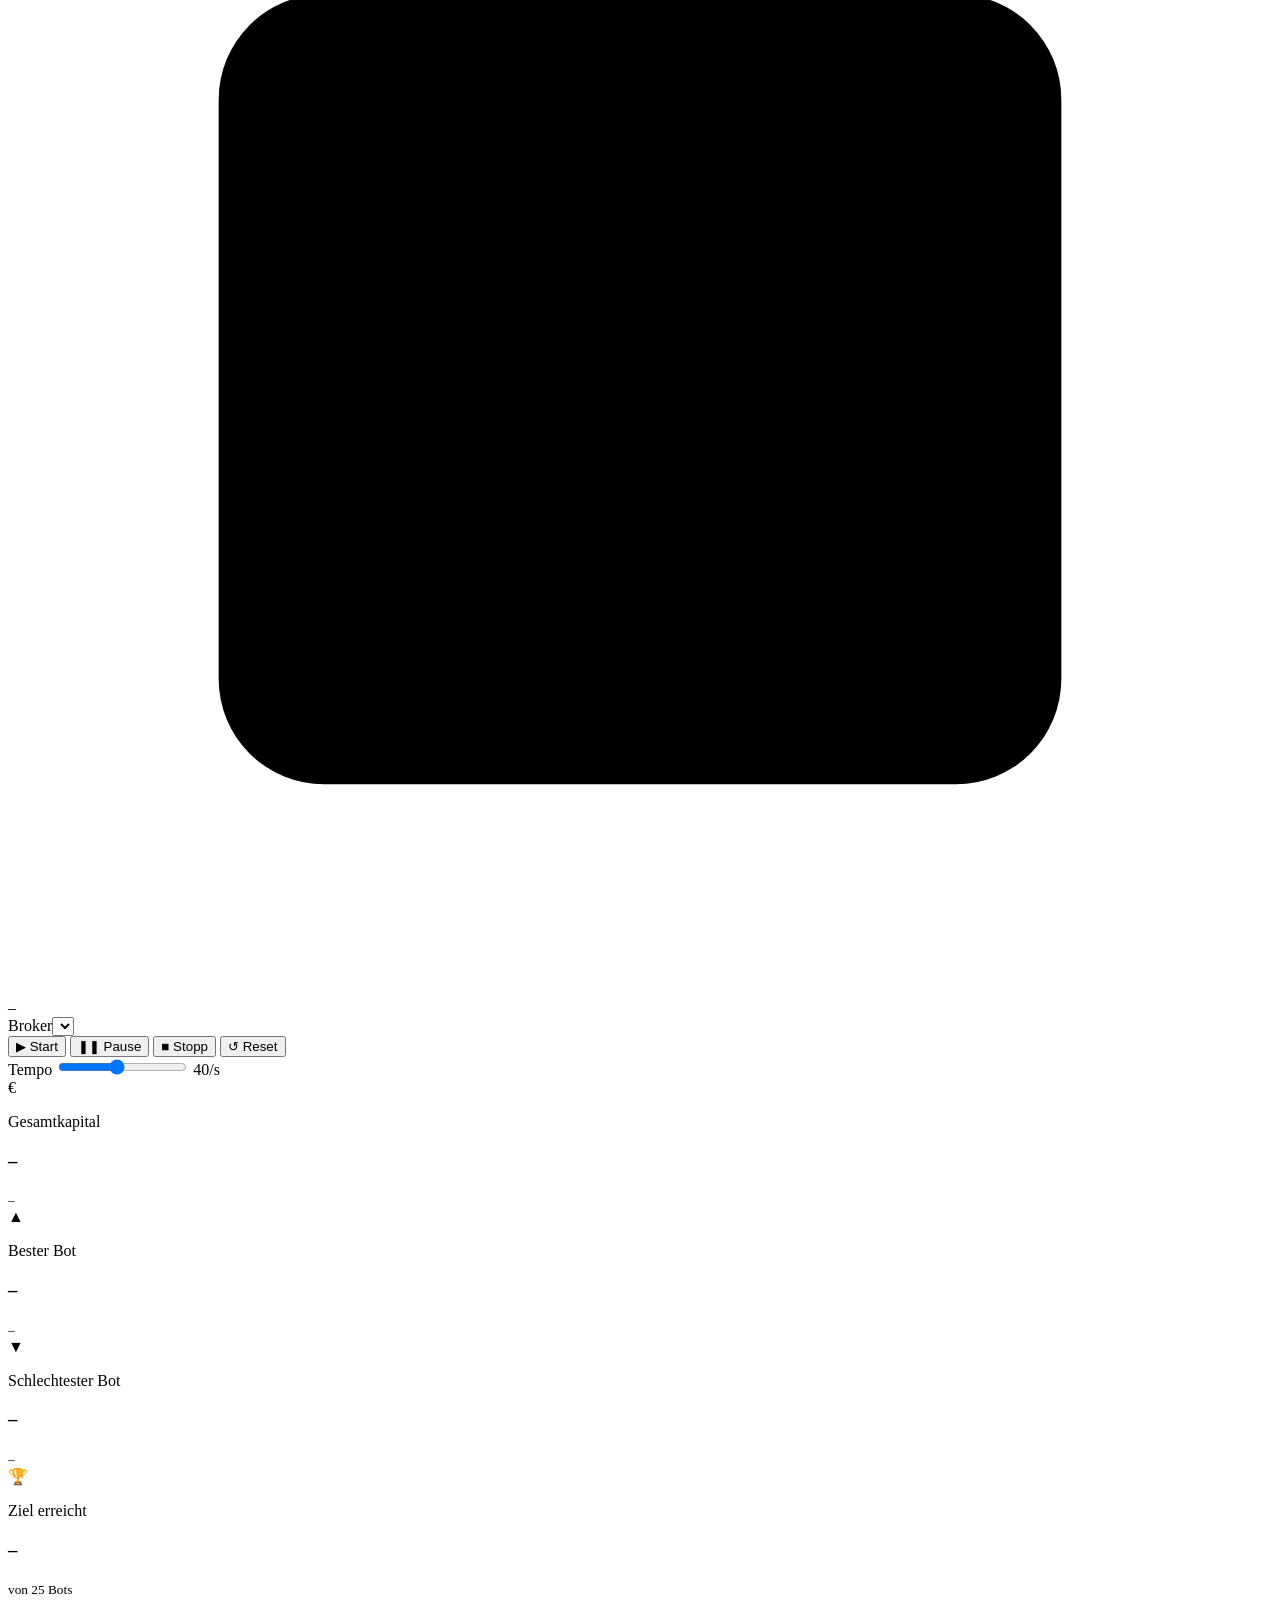
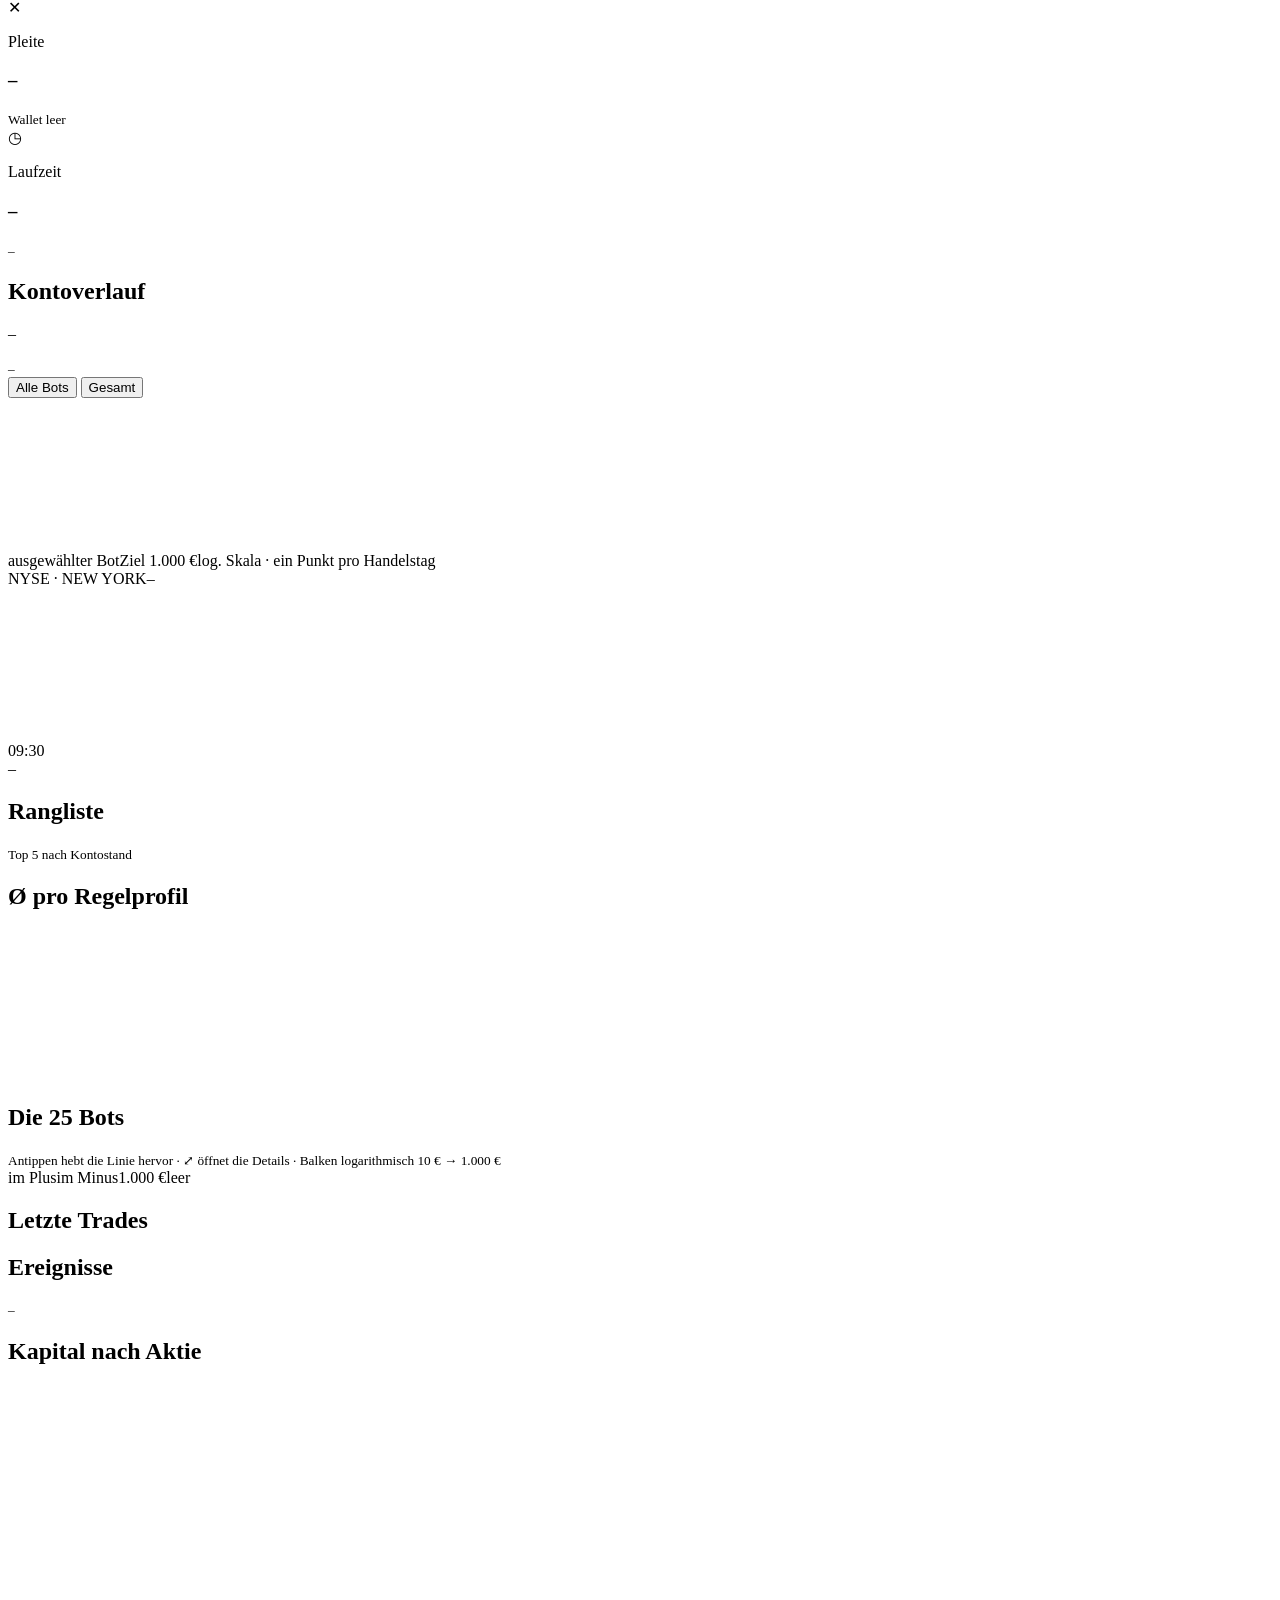
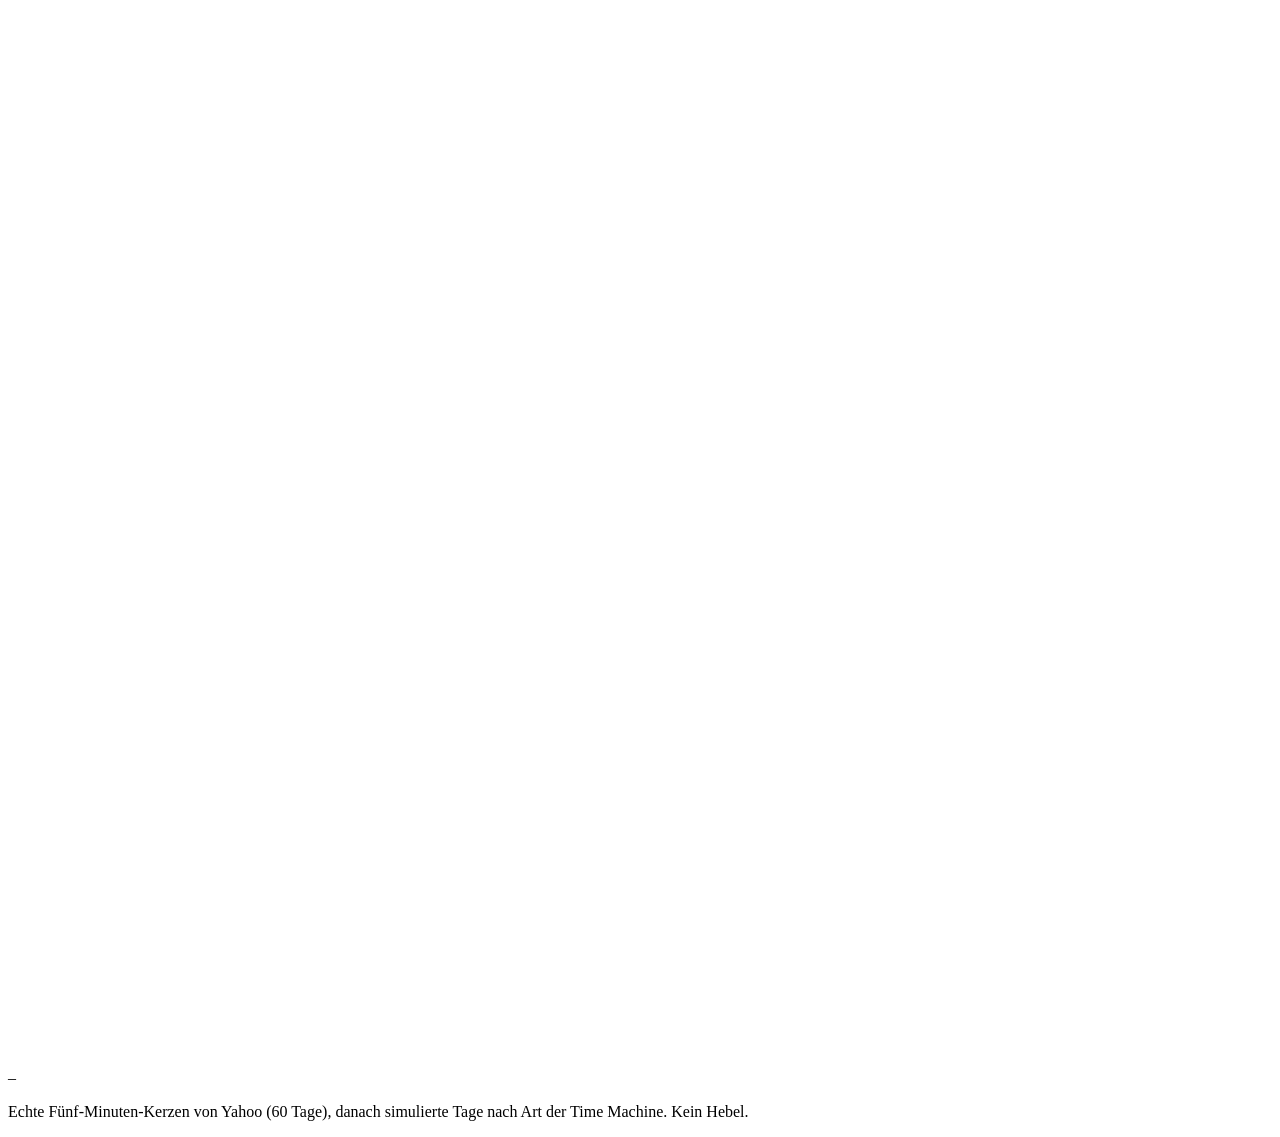
==== commit ee1f6a81: "Echtgeld-Simulation im Browser: Rennen läuft ohne Python weiter Auf dem iPad hält iOS die Python-App" ====
--- a/dashboard/static/index.html
+++ b/dashboard/static/index.html
@@ -27,13 +27,16 @@
   <header class="kopf">
     <div>
       <h1>Day-Trader-Rennen <span class="winken">⚡</span></h1>
-      <p class="unterzeile">25 Bots · je 10 € · Ziel 1.000 € · Regeln aus <b>day-trader-skill</b> · Spielgeld</p>
+      <p class="unterzeile">25 Bots · je 10 € · Ziel 1.000 € · Regeln aus <b>day-trader-skill</b> · Echtgeld-Simulation: <span id="broker-text">–</span></p>
     </div>
     <div class="kopf-rechts">
       <div class="pille" id="tag-pille" title="Handelstag">
         <svg viewBox="0 0 24 24"><rect x="4" y="5" width="16" height="15" rx="2"/><path d="M4 10h16M9 3v4M15 3v4"/></svg>
         <span id="tag-text">–</span>
       </div>
+      <label class="broker-wahl" title="Broker-Modell für die Echtgeld-Simulation">
+        <span>Broker</span><select id="broker"></select>
+      </label>
       <div class="steuerung">
         <button class="knopf gold" data-aktion="start" title="Alle starten">▶<span> Start</span></button>
         <button class="knopf" data-aktion="pause" title="Alle pausieren">❚❚<span> Pause</span></button>
@@ -112,7 +115,8 @@
 
   <footer class="laufband">
     <div id="laufband"></div>
-    <p>Spielgeld-Simulation. Keine Anlageberatung. Echte Kerzen von Yahoo (60 Tage), danach simulierte Tage nach Art der Time Machine. Bruchstück-Aktien, kein Hebel, Wechselkurs nicht berücksichtigt.</p>
+    <p id="fussnote">–</p>
+    <p>Echte Fünf-Minuten-Kerzen von Yahoo (60 Tage), danach simulierte Tage nach Art der Time Machine. Kein Hebel.</p>
   </footer>
 </main>
 
@@ -127,10 +131,11 @@
     <div><h3>Kontostand</h3><svg id="d-konto" class="chart" preserveAspectRatio="none"></svg></div>
   </div>
   <h3>Trade-Historie</h3>
-  <div class="tabelle-wrap"><table><thead><tr><th>Tag</th><th>Zeit</th><th>Aktie</th><th>Menge</th><th>Einstieg</th><th>Ausstieg</th><th>Grund</th><th>R</th><th>Ergebnis</th></tr></thead><tbody id="d-trades"></tbody></table></div>
+  <div class="tabelle-wrap"><table><thead><tr><th>Tag</th><th>Zeit</th><th>Aktie</th><th>Menge</th><th>Einstieg</th><th>Ausstieg</th><th>Grund</th><th>Kosten</th><th>R</th><th>Ergebnis</th></tr></thead><tbody id="d-trades"></tbody></table></div>
 </dialog>
 
 <div id="toast" role="status"></div>
+<script src="/static/engine.js"></script>
 <script src="/static/app.js"></script>
 </body>
 </html>
